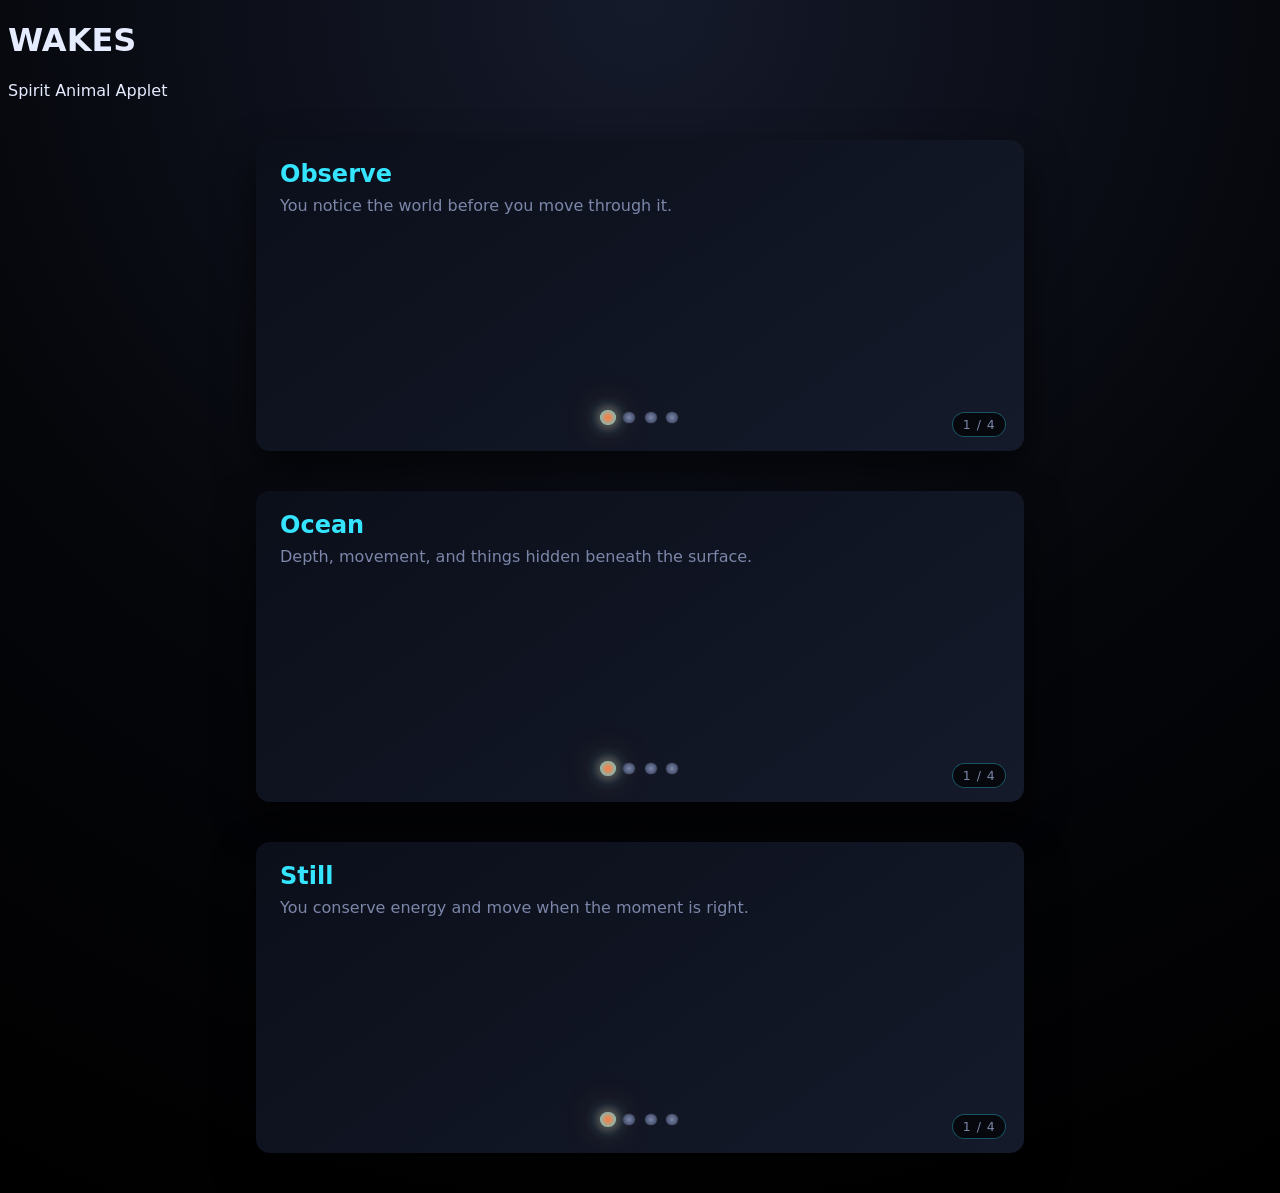
==== index.html @ 480c8763 "Add index.html for Wakes Spirit Animal Applet This file contains the structure and content for the W" ====
<!DOCTYPE html>
<html lang="en">
<head>
  <meta charset="UTF-8">
  <meta name="viewport" content="width=device-width, initial-scale=1.0">

  <title>Wakes | Spirit Animal Applet</title>
  <meta
    name="description"
    content="Wakes — a small interactive spirit animal experience."
  >

  <link rel="stylesheet" href="wakes.css">
</head>

<body>

  <main>

    <header>
      <h1>WAKES</h1>
      <p>Spirit Animal Applet</p>
    </header>


    <!-- SLIDER A — INSTINCT -->

    <section
      class="slider"
      id="sliderA"
      aria-label="Instinct"
    >

      <div class="slides">

        <article class="slide is-active">
          <h2>Observe</h2>
          <p>You notice the world before you move through it.</p>
        </article>

        <article class="slide">
          <h2>Protect</h2>
          <p>You instinctively guard the people and places that matter.</p>
        </article>

        <article class="slide">
          <h2>Explore</h2>
          <p>You are drawn toward whatever waits beyond the familiar.</p>
        </article>

        <article class="slide">
          <h2>Transform</h2>
          <p>You adapt, change, and become something new.</p>
        </article>

      </div>

      <div class="dots" role="tablist" aria-label="Choose an instinct">

        <button
          class="dot is-active"
          type="button"
          role="tab"
          aria-label="Observe"
          aria-selected="true">
        </button>

        <button
          class="dot"
          type="button"
          role="tab"
          aria-label="Protect"
          aria-selected="false">
        </button>

        <button
          class="dot"
          type="button"
          role="tab"
          aria-label="Explore"
          aria-selected="false">
        </button>

        <button
          class="dot"
          type="button"
          role="tab"
          aria-label="Transform"
          aria-selected="false">
        </button>

      </div>

      <div class="indicator">1 / 4</div>

    </section>


    <!-- SLIDER B — ENVIRONMENT -->

    <section
      class="slider"
      id="sliderB"
      aria-label="Environment"
    >

      <div class="slides">

        <article class="slide is-active">
          <h2>Ocean</h2>
          <p>Depth, movement, and things hidden beneath the surface.</p>
        </article>

        <article class="slide">
          <h2>Forest</h2>
          <p>Growth, shelter, roots, and quiet observation.</p>
        </article>

        <article class="slide">
          <h2>Sky</h2>
          <p>Distance, freedom, perspective, and open horizons.</p>
        </article>

        <article class="slide">
          <h2>Night</h2>
          <p>Stillness, mystery, instinct, and unseen possibilities.</p>
        </article>

      </div>

      <div class="dots" role="tablist" aria-label="Choose an environment">

        <button class="dot is-active" type="button"
          role="tab" aria-label="Ocean" aria-selected="true"></button>

        <button class="dot" type="button"
          role="tab" aria-label="Forest" aria-selected="false"></button>

        <button class="dot" type="button"
          role="tab" aria-label="Sky" aria-selected="false"></button>

        <button class="dot" type="button"
          role="tab" aria-label="Night" aria-selected="false"></button>

      </div>

      <div class="indicator">1 / 4</div>

    </section>


    <!-- SLIDER C — ENERGY -->

    <section
      class="slider"
      id="sliderC"
      aria-label="Energy"
    >

      <div class="slides">

        <article class="slide is-active">
          <h2>Still</h2>
          <p>You conserve energy and move when the moment is right.</p>
        </article>

        <article class="slide">
          <h2>Curious</h2>
          <p>You investigate, experiment, and follow interesting signals.</p>
        </article>

        <article class="slide">
          <h2>Fierce</h2>
          <p>When something matters, you meet it with your full force.</p>
        </article>

        <article class="slide">
          <h2>Fluid</h2>
          <p>You change direction naturally as the world changes around you.</p>
        </article>

      </div>

      <div class="dots" role="tablist" aria-label="Choose an energy">

        <button class="dot is-active" type="button"
          role="tab" aria-label="Still" aria-selected="true"></button>

        <button class="dot" type="button"
          role="tab" aria-label="Curious" aria-selected="false"></button>

        <button class="dot" type="button"
          role="tab" aria-label="Fierce" aria-selected="false"></button>

        <button class="dot" type="button"
          role="tab" aria-label="Fluid" aria-selected="false"></button>

      </div>

      <div class="indicator">1 / 4</div>

    </section>

  </main>

  <script src="wakes.js"></script>

</body>
</html>
---- wakes.css ----
/* wakes.css */
/* Global vibe */
:root {
  --wake-bg: #05060a;
  --wake-surface: #101320;
  --wake-accent: #ff7b3f;
  --wake-accent-soft: rgba(255, 123, 63, 0.35);
  --wake-cyan: #35e4ff;
  --wake-text: #e6ecff;
  --wake-muted: #7b86a8;
  --wake-radius: 14px;
  --wake-shadow: 0 18px 40px rgba(0, 0, 0, 0.65);
  --wake-transition: 260ms ease-out;
}

body {
  background: radial-gradient(circle at top, #151a2b 0, #05060a 55%, #000000 100%);
  color: var(--wake-text);
  font-family: system-ui, -apple-system, BlinkMacSystemFont, "Segoe UI", sans-serif;
}

/* Slider shell */
.slider {
  position: relative;
  max-width: 720px;
  margin: 2.5rem auto;
  padding: 1.25rem 1.5rem 1.75rem;
  background: linear-gradient(145deg, #0b0f1a, #151a2b);
  border-radius: var(--wake-radius);
  box-shadow: var(--wake-shadow);
  overflow: hidden;
}

/* Slides container */
.slides {
  position: relative;
  isolation: isolate;
}

/* Individual slide */
.slide {
  opacity: 0;
  transform: translateY(10px) scale(0.98);
  pointer-events: none;
  transition:
    opacity var(--wake-transition),
    transform var(--wake-transition),
    filter var(--wake-transition);
  filter: blur(2px);
}

.slide.is-active {
  opacity: 1;
  transform: translateY(0) scale(1);
  pointer-events: auto;
  filter: blur(0);
}

/* Optional content styling inside slides */
.slide h2,
.slide h3 {
  margin: 0 0 0.5rem;
  color: var(--wake-cyan);
}

.slide p {
  margin: 0.25rem 0;
  color: var(--wake-muted);
}

/* Dots navigation */
.dots {
  display: flex;
  justify-content: center;
  gap: 0.6rem;
  margin-top: 1.25rem;
}

.dot {
  width: 11px;
  height: 11px;
  border-radius: 999px;
  border: none;
  background: radial-gradient(circle, var(--wake-muted) 0, #303854 100%);
  box-shadow: 0 0 0 1px rgba(255, 255, 255, 0.04);
  cursor: pointer;
  position: relative;
  transition:
    background var(--wake-transition),
    transform var(--wake-transition),
    box-shadow var(--wake-transition);
}

.dot::after {
  content: "";
  position: absolute;
  inset: -6px;
  border-radius: inherit;
  background: radial-gradient(circle, var(--wake-accent-soft), transparent 70%);
  opacity: 0;
  transition: opacity var(--wake-transition);
}

.dot.is-active {
  background: radial-gradient(circle, var(--wake-accent) 0, var(--wake-cyan) 100%);
  transform: scale(1.35);
  box-shadow:
    0 0 12px rgba(53, 228, 255, 0.7),
    0 0 24px rgba(255, 123, 63, 0.6);
}

.dot.is-active::after {
  opacity: 1;
}

.dot:focus-visible {
  outline: 2px solid var(--wake-cyan);
  outline-offset: 3px;
}

/* Indicator */
.indicator {
  position: absolute;
  bottom: 0.85rem;
  right: 1.1rem;
  padding: 0.25rem 0.6rem;
  font-size: 0.78rem;
  letter-spacing: 0.08em;
  text-transform: uppercase;
  color: var(--wake-muted);
  background: rgba(5, 6, 10, 0.85);
  border-radius: 999px;
  border: 1px solid rgba(53, 228, 255, 0.35);
  backdrop-filter: blur(8px);
}

/* Hover “wake” effect on slider */
.slider::before {
  content: "";
  position: absolute;
  inset: -40%;
  background:
    radial-gradient(circle at 10% 0%, rgba(53, 228, 255, 0.12), transparent 60%),
    radial-gradient(circle at 90% 100%, rgba(255, 123, 63, 0.16), transparent 65%);
  opacity: 0;
  transition: opacity 420ms ease-out;
  pointer-events: none;
}

.slider:hover::before {
  opacity: 1;
}
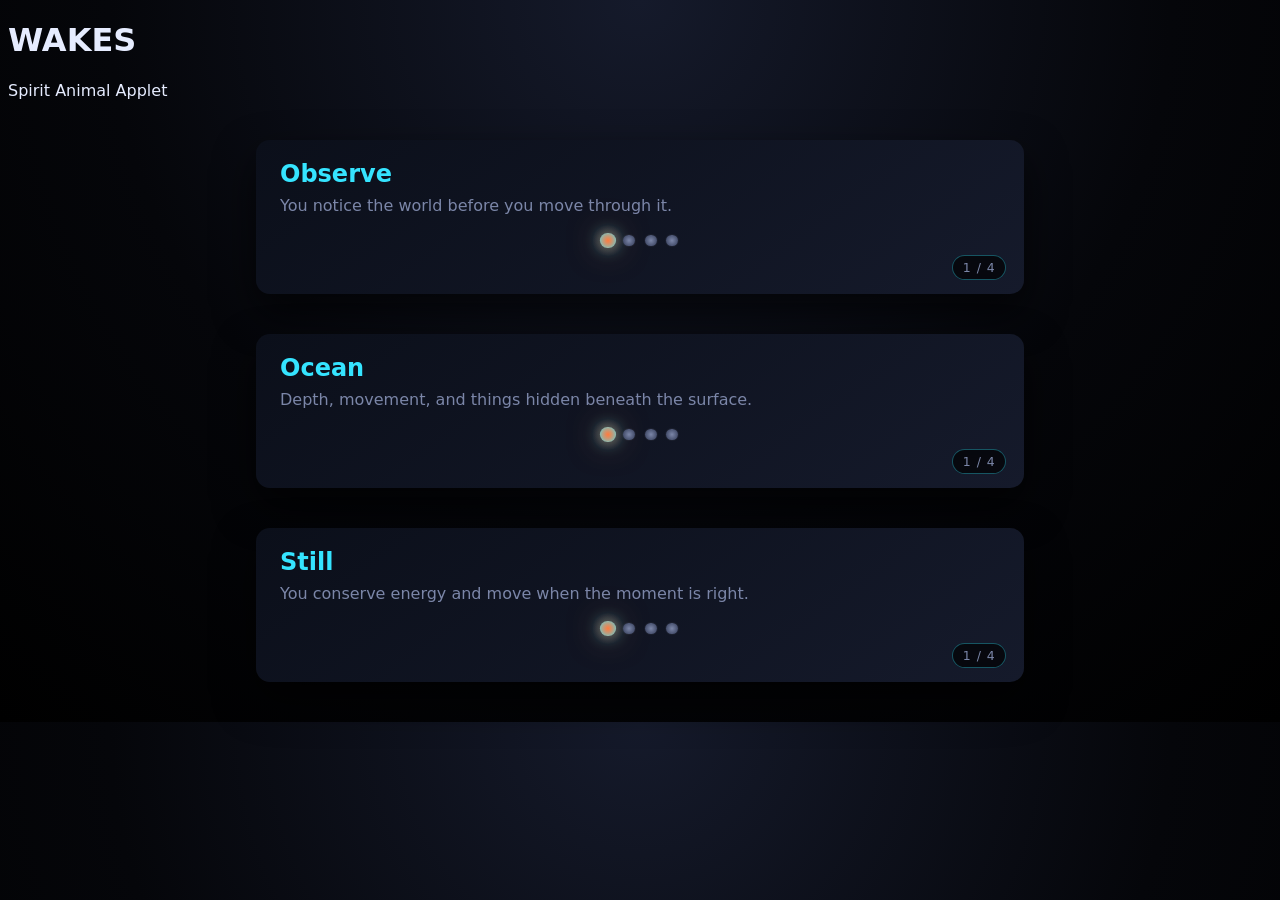
==== commit 25af97da: "Add spirit animal result section to index.html" ====
--- a/index.html
+++ b/index.html
@@ -55,6 +55,25 @@
 
       </div>
 
+      <!-- SPIRIT ANIMAL RESULT -->
+
+<section
+  class="result"
+  id="spiritResult"
+  aria-live="polite"
+  hidden
+>
+  <p class="result-eyebrow">YOUR WAKE</p>
+
+  <h2 id="spiritAnimal"></h2>
+
+  <p id="spiritDescription"></p>
+
+  <button id="resetWakes" type="button">
+    Wake Again
+  </button>
+</section>
+
       <div class="dots" role="tablist" aria-label="Choose an instinct">
 
         <button
--- a/wakes.css
+++ b/wakes.css
@@ -39,6 +39,7 @@
 
 /* Individual slide */
 .slide {
+  display: none;
   opacity: 0;
   transform: translateY(10px) scale(0.98);
   pointer-events: none;
@@ -50,6 +51,7 @@
 }
 
 .slide.is-active {
+  display: block;
   opacity: 1;
   transform: translateY(0) scale(1);
   pointer-events: auto;
@@ -147,6 +149,19 @@
   pointer-events: none;
 }
 
+/* Compact applet layout */
+.slides {
+  min-height: 0;
+}
+
+.slide {
+  min-height: 0;
+}
+
+.slider {
+  padding: 1.25rem 1.5rem 3rem;
+}
+
 .slider:hover::before {
   opacity: 1;
 }
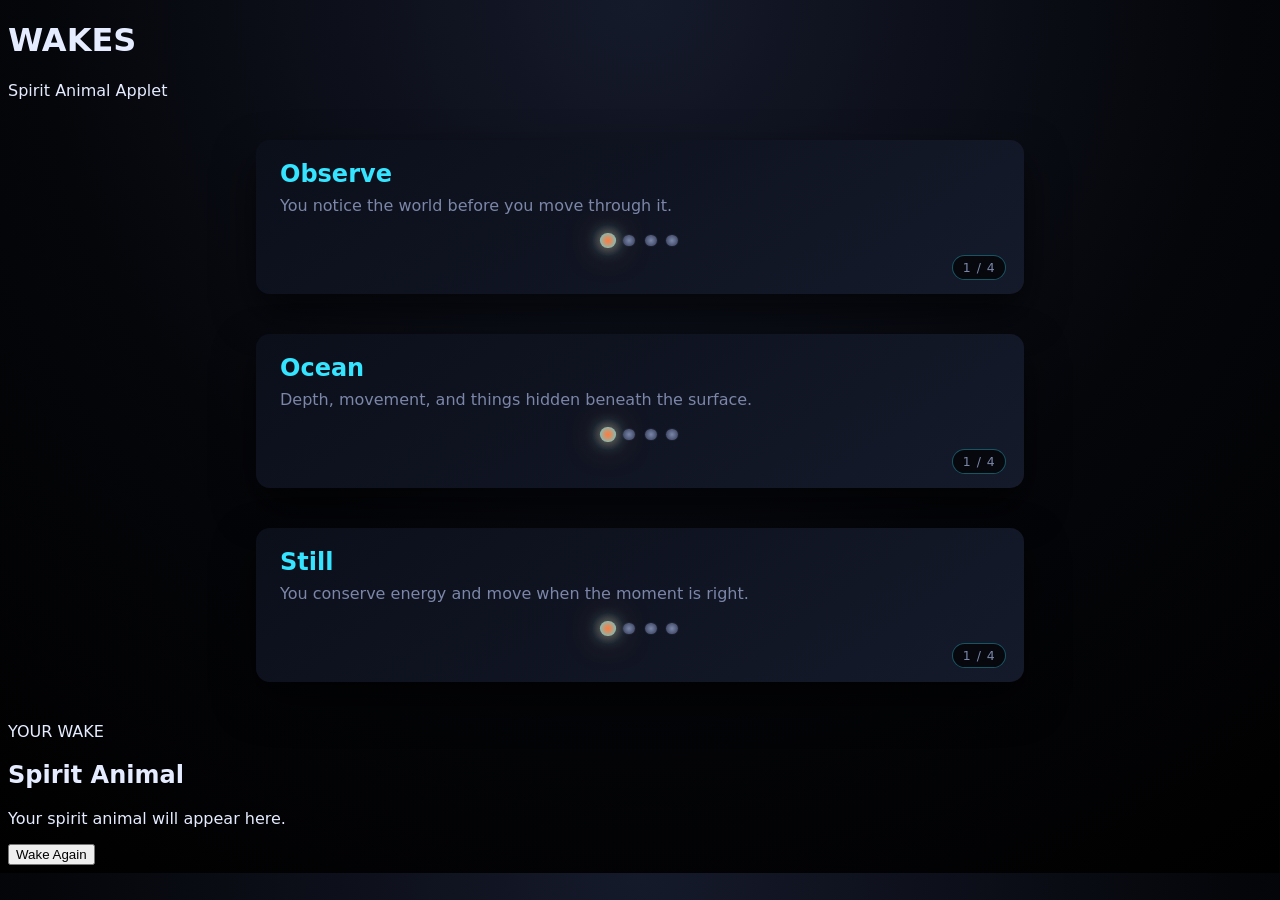
==== commit cdd3fb3f: "Refactor Wakes applet layout and structure Refactor the layout and structure of the Wakes applet. Up" ====
--- a/index.html
+++ b/index.html
@@ -1,10 +1,12 @@
 <!DOCTYPE html>
 <html lang="en">
+
 <head>
   <meta charset="UTF-8">
   <meta name="viewport" content="width=device-width, initial-scale=1.0">
 
   <title>Wakes | Spirit Animal Applet</title>
+
   <meta
     name="description"
     content="Wakes — a small interactive spirit animal experience."
@@ -13,6 +15,7 @@
   <link rel="stylesheet" href="wakes.css">
 </head>
 
+
 <body>
 
   <main>
@@ -23,206 +26,343 @@
     </header>
 
 
-    <!-- SLIDER A — INSTINCT -->
-
-    <section
-      class="slider"
-      id="sliderA"
-      aria-label="Instinct"
-    >
-
-      <div class="slides">
-
-        <article class="slide is-active">
-          <h2>Observe</h2>
-          <p>You notice the world before you move through it.</p>
-        </article>
-
-        <article class="slide">
-          <h2>Protect</h2>
-          <p>You instinctively guard the people and places that matter.</p>
-        </article>
-
-        <article class="slide">
-          <h2>Explore</h2>
-          <p>You are drawn toward whatever waits beyond the familiar.</p>
-        </article>
-
-        <article class="slide">
-          <h2>Transform</h2>
-          <p>You adapt, change, and become something new.</p>
-        </article>
+    <!-- ==================================================
+         WAKES APPLET LAYOUT
+         LEFT: 3 sliders
+         RIGHT: Spirit Animal
+    =================================================== -->
+
+    <div class="wakes-layout">
+
+
+      <!-- ================================================
+           LEFT COLUMN
+      ================================================= -->
+
+      <div class="slider-stack">
+
+
+        <!-- ==============================================
+             SLIDER A — INSTINCT
+        =============================================== -->
+
+        <section
+          class="slider"
+          id="sliderA"
+          aria-label="Instinct"
+        >
+
+          <div class="slides">
+
+            <article class="slide is-active">
+              <h2>Observe</h2>
+              <p>
+                You notice the world before you move through it.
+              </p>
+            </article>
+
+            <article class="slide">
+              <h2>Protect</h2>
+              <p>
+                You instinctively guard the people and places that matter.
+              </p>
+            </article>
+
+            <article class="slide">
+              <h2>Explore</h2>
+              <p>
+                You are drawn toward whatever waits beyond the familiar.
+              </p>
+            </article>
+
+            <article class="slide">
+              <h2>Transform</h2>
+              <p>
+                You adapt, change, and become something new.
+              </p>
+            </article>
+
+          </div>
+
+
+          <div
+            class="dots"
+            role="tablist"
+            aria-label="Choose an instinct"
+          >
+
+            <button
+              class="dot is-active"
+              type="button"
+              role="tab"
+              aria-label="Observe"
+              aria-selected="true">
+            </button>
+
+            <button
+              class="dot"
+              type="button"
+              role="tab"
+              aria-label="Protect"
+              aria-selected="false">
+            </button>
+
+            <button
+              class="dot"
+              type="button"
+              role="tab"
+              aria-label="Explore"
+              aria-selected="false">
+            </button>
+
+            <button
+              class="dot"
+              type="button"
+              role="tab"
+              aria-label="Transform"
+              aria-selected="false">
+            </button>
+
+          </div>
+
+
+          <div class="indicator">
+            1 / 4
+          </div>
+
+        </section>
+
+
+
+        <!-- ==============================================
+             SLIDER B — ENVIRONMENT
+        =============================================== -->
+
+        <section
+          class="slider"
+          id="sliderB"
+          aria-label="Environment"
+        >
+
+          <div class="slides">
+
+            <article class="slide is-active">
+              <h2>Ocean</h2>
+              <p>
+                Depth, movement, and things hidden beneath the surface.
+              </p>
+            </article>
+
+            <article class="slide">
+              <h2>Forest</h2>
+              <p>
+                Growth, shelter, roots, and quiet observation.
+              </p>
+            </article>
+
+            <article class="slide">
+              <h2>Sky</h2>
+              <p>
+                Distance, freedom, perspective, and open horizons.
+              </p>
+            </article>
+
+            <article class="slide">
+              <h2>Night</h2>
+              <p>
+                Stillness, mystery, instinct, and unseen possibilities.
+              </p>
+            </article>
+
+          </div>
+
+
+          <div
+            class="dots"
+            role="tablist"
+            aria-label="Choose an environment"
+          >
+
+            <button
+              class="dot is-active"
+              type="button"
+              role="tab"
+              aria-label="Ocean"
+              aria-selected="true">
+            </button>
+
+            <button
+              class="dot"
+              type="button"
+              role="tab"
+              aria-label="Forest"
+              aria-selected="false">
+            </button>
+
+            <button
+              class="dot"
+              type="button"
+              role="tab"
+              aria-label="Sky"
+              aria-selected="false">
+            </button>
+
+            <button
+              class="dot"
+              type="button"
+              role="tab"
+              aria-label="Night"
+              aria-selected="false">
+            </button>
+
+          </div>
+
+
+          <div class="indicator">
+            1 / 4
+          </div>
+
+        </section>
+
+
+
+        <!-- ==============================================
+             SLIDER C — ENERGY
+        =============================================== -->
+
+        <section
+          class="slider"
+          id="sliderC"
+          aria-label="Energy"
+        >
+
+          <div class="slides">
+
+            <article class="slide is-active">
+              <h2>Still</h2>
+              <p>
+                You conserve energy and move when the moment is right.
+              </p>
+            </article>
+
+            <article class="slide">
+              <h2>Curious</h2>
+              <p>
+                You investigate, experiment, and follow interesting signals.
+              </p>
+            </article>
+
+            <article class="slide">
+              <h2>Fierce</h2>
+              <p>
+                When something matters, you meet it with your full force.
+              </p>
+            </article>
+
+            <article class="slide">
+              <h2>Fluid</h2>
+              <p>
+                You change direction naturally as the world changes around you.
+              </p>
+            </article>
+
+          </div>
+
+
+          <div
+            class="dots"
+            role="tablist"
+            aria-label="Choose an energy"
+          >
+
+            <button
+              class="dot is-active"
+              type="button"
+              role="tab"
+              aria-label="Still"
+              aria-selected="true">
+            </button>
+
+            <button
+              class="dot"
+              type="button"
+              role="tab"
+              aria-label="Curious"
+              aria-selected="false">
+            </button>
+
+            <button
+              class="dot"
+              type="button"
+              role="tab"
+              aria-label="Fierce"
+              aria-selected="false">
+            </button>
+
+            <button
+              class="dot"
+              type="button"
+              role="tab"
+              aria-label="Fluid"
+              aria-selected="false">
+            </button>
+
+          </div>
+
+
+          <div class="indicator">
+            1 / 4
+          </div>
+
+        </section>
+
 
       </div>
-
-      <!-- SPIRIT ANIMAL RESULT -->
-
-<section
-  class="result"
-  id="spiritResult"
-  aria-live="polite"
-  hidden
->
-  <p class="result-eyebrow">YOUR WAKE</p>
-
-  <h2 id="spiritAnimal"></h2>
-
-  <p id="spiritDescription"></p>
-
-  <button id="resetWakes" type="button">
-    Wake Again
-  </button>
-</section>
-
-      <div class="dots" role="tablist" aria-label="Choose an instinct">
+      <!-- END SLIDER STACK -->
+
+
+
+      <!-- ================================================
+           RIGHT COLUMN — SPIRIT ANIMAL
+      ================================================= -->
+
+      <section
+        class="result"
+        id="spiritResult"
+        aria-live="polite"
+      >
+
+        <p class="result-eyebrow">
+          YOUR WAKE
+        </p>
+
+        <h2 id="spiritAnimal">
+          Spirit Animal
+        </h2>
+
+        <p id="spiritDescription">
+          Your spirit animal will appear here.
+        </p>
 
         <button
-          class="dot is-active"
+          id="resetWakes"
           type="button"
-          role="tab"
-          aria-label="Observe"
-          aria-selected="true">
+        >
+          Wake Again
         </button>
 
-        <button
-          class="dot"
-          type="button"
-          role="tab"
-          aria-label="Protect"
-          aria-selected="false">
-        </button>
-
-        <button
-          class="dot"
-          type="button"
-          role="tab"
-          aria-label="Explore"
-          aria-selected="false">
-        </button>
-
-        <button
-          class="dot"
-          type="button"
-          role="tab"
-          aria-label="Transform"
-          aria-selected="false">
-        </button>
-
-      </div>
-
-      <div class="indicator">1 / 4</div>
-
-    </section>
-
-
-    <!-- SLIDER B — ENVIRONMENT -->
-
-    <section
-      class="slider"
-      id="sliderB"
-      aria-label="Environment"
-    >
-
-      <div class="slides">
-
-        <article class="slide is-active">
-          <h2>Ocean</h2>
-          <p>Depth, movement, and things hidden beneath the surface.</p>
-        </article>
-
-        <article class="slide">
-          <h2>Forest</h2>
-          <p>Growth, shelter, roots, and quiet observation.</p>
-        </article>
-
-        <article class="slide">
-          <h2>Sky</h2>
-          <p>Distance, freedom, perspective, and open horizons.</p>
-        </article>
-
-        <article class="slide">
-          <h2>Night</h2>
-          <p>Stillness, mystery, instinct, and unseen possibilities.</p>
-        </article>
-
-      </div>
-
-      <div class="dots" role="tablist" aria-label="Choose an environment">
-
-        <button class="dot is-active" type="button"
-          role="tab" aria-label="Ocean" aria-selected="true"></button>
-
-        <button class="dot" type="button"
-          role="tab" aria-label="Forest" aria-selected="false"></button>
-
-        <button class="dot" type="button"
-          role="tab" aria-label="Sky" aria-selected="false"></button>
-
-        <button class="dot" type="button"
-          role="tab" aria-label="Night" aria-selected="false"></button>
-
-      </div>
-
-      <div class="indicator">1 / 4</div>
-
-    </section>
-
-
-    <!-- SLIDER C — ENERGY -->
-
-    <section
-      class="slider"
-      id="sliderC"
-      aria-label="Energy"
-    >
-
-      <div class="slides">
-
-        <article class="slide is-active">
-          <h2>Still</h2>
-          <p>You conserve energy and move when the moment is right.</p>
-        </article>
-
-        <article class="slide">
-          <h2>Curious</h2>
-          <p>You investigate, experiment, and follow interesting signals.</p>
-        </article>
-
-        <article class="slide">
-          <h2>Fierce</h2>
-          <p>When something matters, you meet it with your full force.</p>
-        </article>
-
-        <article class="slide">
-          <h2>Fluid</h2>
-          <p>You change direction naturally as the world changes around you.</p>
-        </article>
-
-      </div>
-
-      <div class="dots" role="tablist" aria-label="Choose an energy">
-
-        <button class="dot is-active" type="button"
-          role="tab" aria-label="Still" aria-selected="true"></button>
-
-        <button class="dot" type="button"
-          role="tab" aria-label="Curious" aria-selected="false"></button>
-
-        <button class="dot" type="button"
-          role="tab" aria-label="Fierce" aria-selected="false"></button>
-
-        <button class="dot" type="button"
-          role="tab" aria-label="Fluid" aria-selected="false"></button>
-
-      </div>
-
-      <div class="indicator">1 / 4</div>
-
-    </section>
+      </section>
+
+
+    </div>
+    <!-- END WAKES LAYOUT -->
+
 
   </main>
 
+
   <script src="wakes.js"></script>
 
 </body>
+
 </html>
